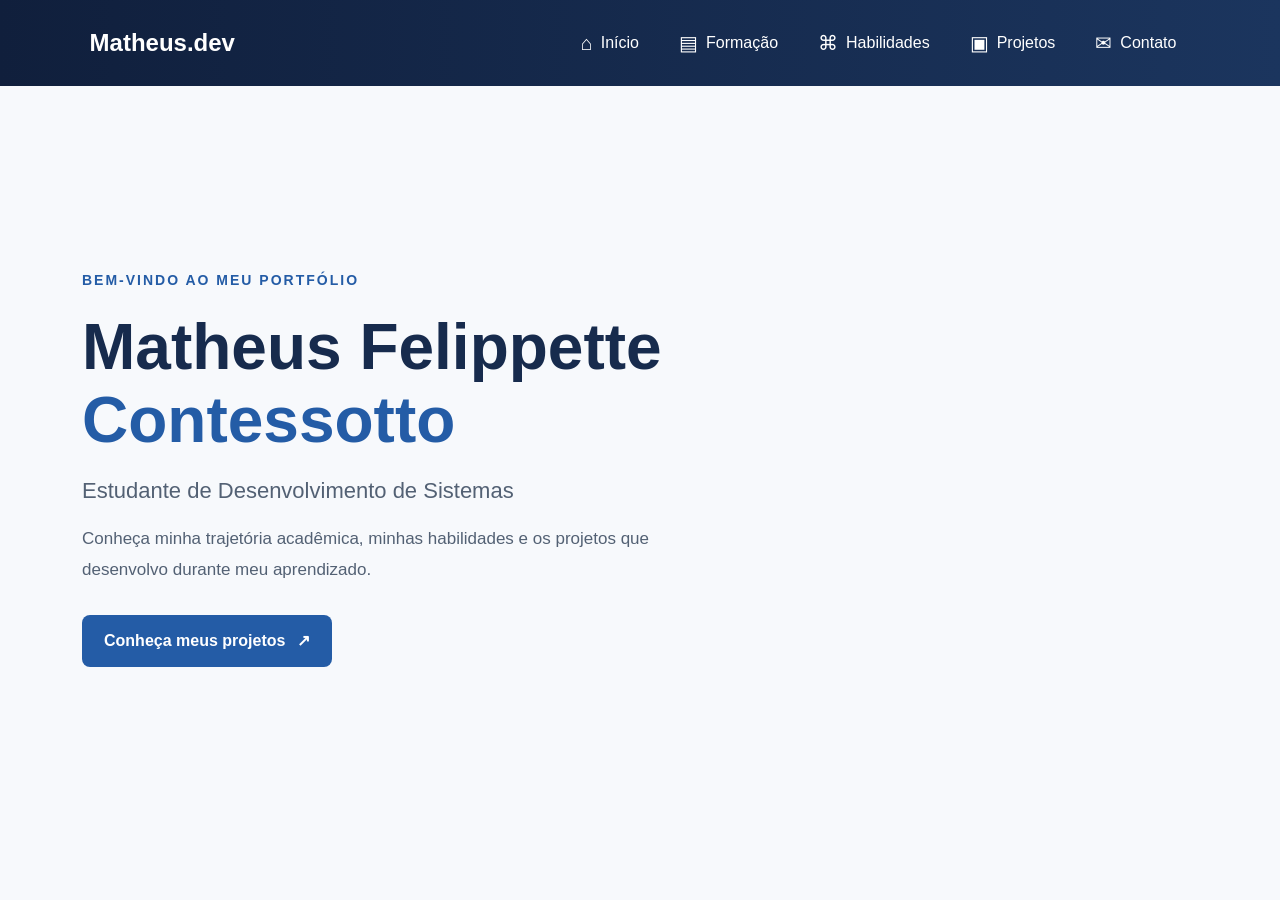
==== Portifólio-Github/index.html @ 83be3694 "Add files via upload" ====
<!DOCTYPE html>
<html lang="pt-br">

<head>
    <meta charset="UTF-8">
    <meta name="viewport" content="width=device-width, initial-scale=1.0">

    <meta name="description"
          content="Portfólio pessoal de Matheus Felippette Contessotto, estudante de Desenvolvimento de Sistemas.">

    <title>Matheus | Portfólio</title>


    <link
        href="https://cdn.jsdelivr.net/npm/bootstrap@5.3.8/dist/css/bootstrap.min.css"
        rel="stylesheet"
    >


    <link rel="stylesheet" href="style.css">
</head>

<body>

    <a href="#inicio" class="skip-link">
        Pular para o conteúdo
    </a>


    <header>

        <nav class="navbar" aria-label="Navegação principal">


            <a href="#inicio" class="navbar-logo">
                Matheus.dev
            </a>

            <button
                class="menu-toggle"
                type="button"
                aria-label="Abrir menu de navegação"
                aria-expanded="false"
                aria-controls="menu-principal"
            >
                <span aria-hidden="true">☰</span>
            </button>

            <div class="navbar-links" id="menu-principal">

                <a href="#inicio"
                   class="navbar-link"
                   title="Voltar para o início">

                    <span aria-hidden="true">⌂</span>
                    <span class="link-text">Início</span>

                </a>

                <a href="#formacao"
                   class="navbar-link"
                   title="Conheça minha formação acadêmica">

                    <span aria-hidden="true">▤</span>
                    <span class="link-text">Formação</span>

                </a>

                <a href="#habilidades"
                   class="navbar-link"
                   title="Veja minhas habilidades técnicas">

                    <span aria-hidden="true">⌘</span>
                    <span class="link-text">Habilidades</span>

                </a>

                <a href="#projetos"
                   class="navbar-link"
                   title="Confira meus projetos">

                    <span aria-hidden="true">▣</span>
                    <span class="link-text">Projetos</span>

                </a>

                <a href="#contato"
                   class="navbar-link"
                   title="Entre em contato comigo">

                    <span aria-hidden="true">✉</span>
                    <span class="link-text">Contato</span>

                </a>

            </div>

        </nav>

    </header>

    <!-- Conteúdo principal -->
    <main id="inicio" tabindex="-1">

        <section class="apresentacao container">

            <div class="apresentacao-conteudo">

                <p class="subtitulo">
                    BEM-VINDO AO MEU PORTFÓLIO
                </p>

                <h1>
                    Matheus Felippette
                    <span>Contessotto</span>
                </h1>

                <h2>
                    Estudante de Desenvolvimento de Sistemas
                </h2>

                <p class="descricao">
                    Conheça minha trajetória acadêmica,
                    minhas habilidades e os projetos que
                    desenvolvo durante meu aprendizado.
                </p>

                <a href="#projetos" class="botao-projetos">
                    Conheça meus projetos
                    <span aria-hidden="true">↗</span>
                </a>

            </div>

        </section>

    </main>

    <script src="script.js"></script>

</body>
</html>
---- Portifólio-Github/style.css ----
* {
    margin: 0;
    padding: 0;
    box-sizing: border-box;
}

html {
    scroll-behavior: smooth;
    scroll-padding-top: 90px;
}

body {
    background-color: #f7f9fc;
    color: #172b4d;
    font-family: Arial, sans-serif;
}


.skip-link {
    position: absolute;
    top: -100px;
    left: 16px;
    z-index: 2000;

    background-color: #ffffff;
    color: #101f3c;

    padding: 12px 16px;
    border: 2px solid #101f3c;
    border-radius: 6px;

    font-weight: bold;
    text-decoration: none;
}

.skip-link:focus {
    top: 16px;
}


/* =========================
   BARRA DE NAVEGAÇÃO
========================= */

.navbar {
    position: relative;
    z-index: 1000;

    width: 100%;

    background: linear-gradient(
        90deg,
        #101f3c,
        #1b355e
    );

    padding: 18px 7%;

    display: flex;
    justify-content: space-between;
    align-items: center;
    gap: 20px;
}


.navbar-logo {
    color: #ffffff;
    text-decoration: none;

    font-size: 24px;
    font-weight: bold;
}


/* Área dos botões */

.navbar-links {
    display: flex;
    align-items: center;
    gap: 12px;
}



.navbar-link {
    position: relative;

    display: flex;
    align-items: center;
    gap: 8px;

    color: #ffffff;
    text-decoration: none;

    padding: 10px 14px;
    border-radius: 8px;

    transition:
        background-color 0.3s,
        color 0.3s;
}



.navbar-link span:first-child {
    font-size: 20px;
}



.navbar-link:hover {
    background-color: #ffffff;
    color: #172b4d;
}



a:focus-visible,
button:focus-visible {
    outline: 3px solid #f4b400;
    outline-offset: 4px;
}


.menu-toggle {
    display: none;

    background-color: transparent;
    color: #ffffff;

    border: 1px solid #ffffff;
    border-radius: 6px;

    padding: 8px 12px;

    font-size: 24px;
    line-height: 1;
    cursor: pointer;
}

.menu-toggle:hover {
    background-color: #ffffff;
    color: #101f3c;
}

.apresentacao {
    min-height: 85vh;

    display: flex;
    align-items: center;
}


.apresentacao-conteudo {
    max-width: 750px;
    padding: 70px 0;
}



.subtitulo {
    color: #245ca6;

    font-size: 14px;
    font-weight: bold;
    letter-spacing: 2px;

    margin-bottom: 20px;
}


.apresentacao h1 {
    color: #172b4d;

    font-size: clamp(38px, 5vw, 64px);
    font-weight: bold;
    line-height: 1.15;

    margin-bottom: 20px;
}


.apresentacao h1 span {
    color: #245ca6;
    display: block;
}


.apresentacao h2 {
    font-size: 22px;
    color: #536174;

    margin-bottom: 20px;
}



.descricao {
    color: #536174;

    font-size: 17px;
    line-height: 1.8;

    max-width: 600px;
    margin-bottom: 30px;
}



.botao-projetos {
    display: inline-flex;
    align-items: center;
    gap: 12px;

    background-color: #245ca6;
    color: #ffffff;

    text-decoration: none;

    padding: 14px 22px;
    border-radius: 8px;

    font-weight: bold;

    transition:
        background-color 0.3s,
        transform 0.3s;
}


.botao-projetos:hover {
    background-color: #173f78;
    transform: translateY(-3px);
}
/*responsividade*/

@media (max-width: 768px) {


    .navbar {
        flex-direction: row;
        flex-wrap: wrap;

        justify-content: space-between;
        align-items: center;

        padding: 15px 18px;
    }


    .navbar-logo {
        font-size: 1.4rem;
    }


    .menu-toggle {
        display: block;
        margin-left: auto;
    }


    .navbar-links {
        display: none;

        position: absolute;
        top: 100%;
        left: 0;
        right: 0;

        z-index: 1000;

        flex-direction: column;
        align-items: stretch;

        width: 100%;
        gap: 0;

        padding: 10px 18px;

        background-color: #101f3c;
        border-top: 1px solid #40516d;
    }


    .navbar-links.menu-aberto {
        display: flex;
    }


    .navbar-link {
        display: flex;
        align-items: center;

        width: 100%;
        padding: 14px 8px;

        text-align: left;
    }


    .apresentacao {
        min-height: auto;
        padding: 0 22px;
    }

    .apresentacao-conteudo {
        padding: 60px 0;
    }

    .apresentacao h1 {
        font-size: clamp(2rem, 8vw, 2.7rem);
        line-height: 1.15;
    }

    .apresentacao h2 {
        font-size: 1.2rem;
        line-height: 1.4;
    }

    .descricao {
        font-size: 1rem;
        line-height: 1.6;
    }
}



@media (max-width: 380px) {

    .navbar {
        padding: 12px;
    }

    .navbar-logo {
        font-size: 1.2rem;
    }

    .menu-toggle {
        padding: 7px 10px;
        font-size: 1.3rem;
    }

    .apresentacao {
        padding: 0 18px;
    }

    .apresentacao-conteudo {
        padding: 45px 0;
    }
}


@media (prefers-reduced-motion: reduce) {

    html {
        scroll-behavior: auto;
    }

    *,
    *::before,
    *::after {
        transition-duration: 0.01ms !important;
        animation-duration: 0.01ms !important;
        animation-iteration-count: 1 !important;
    }
}
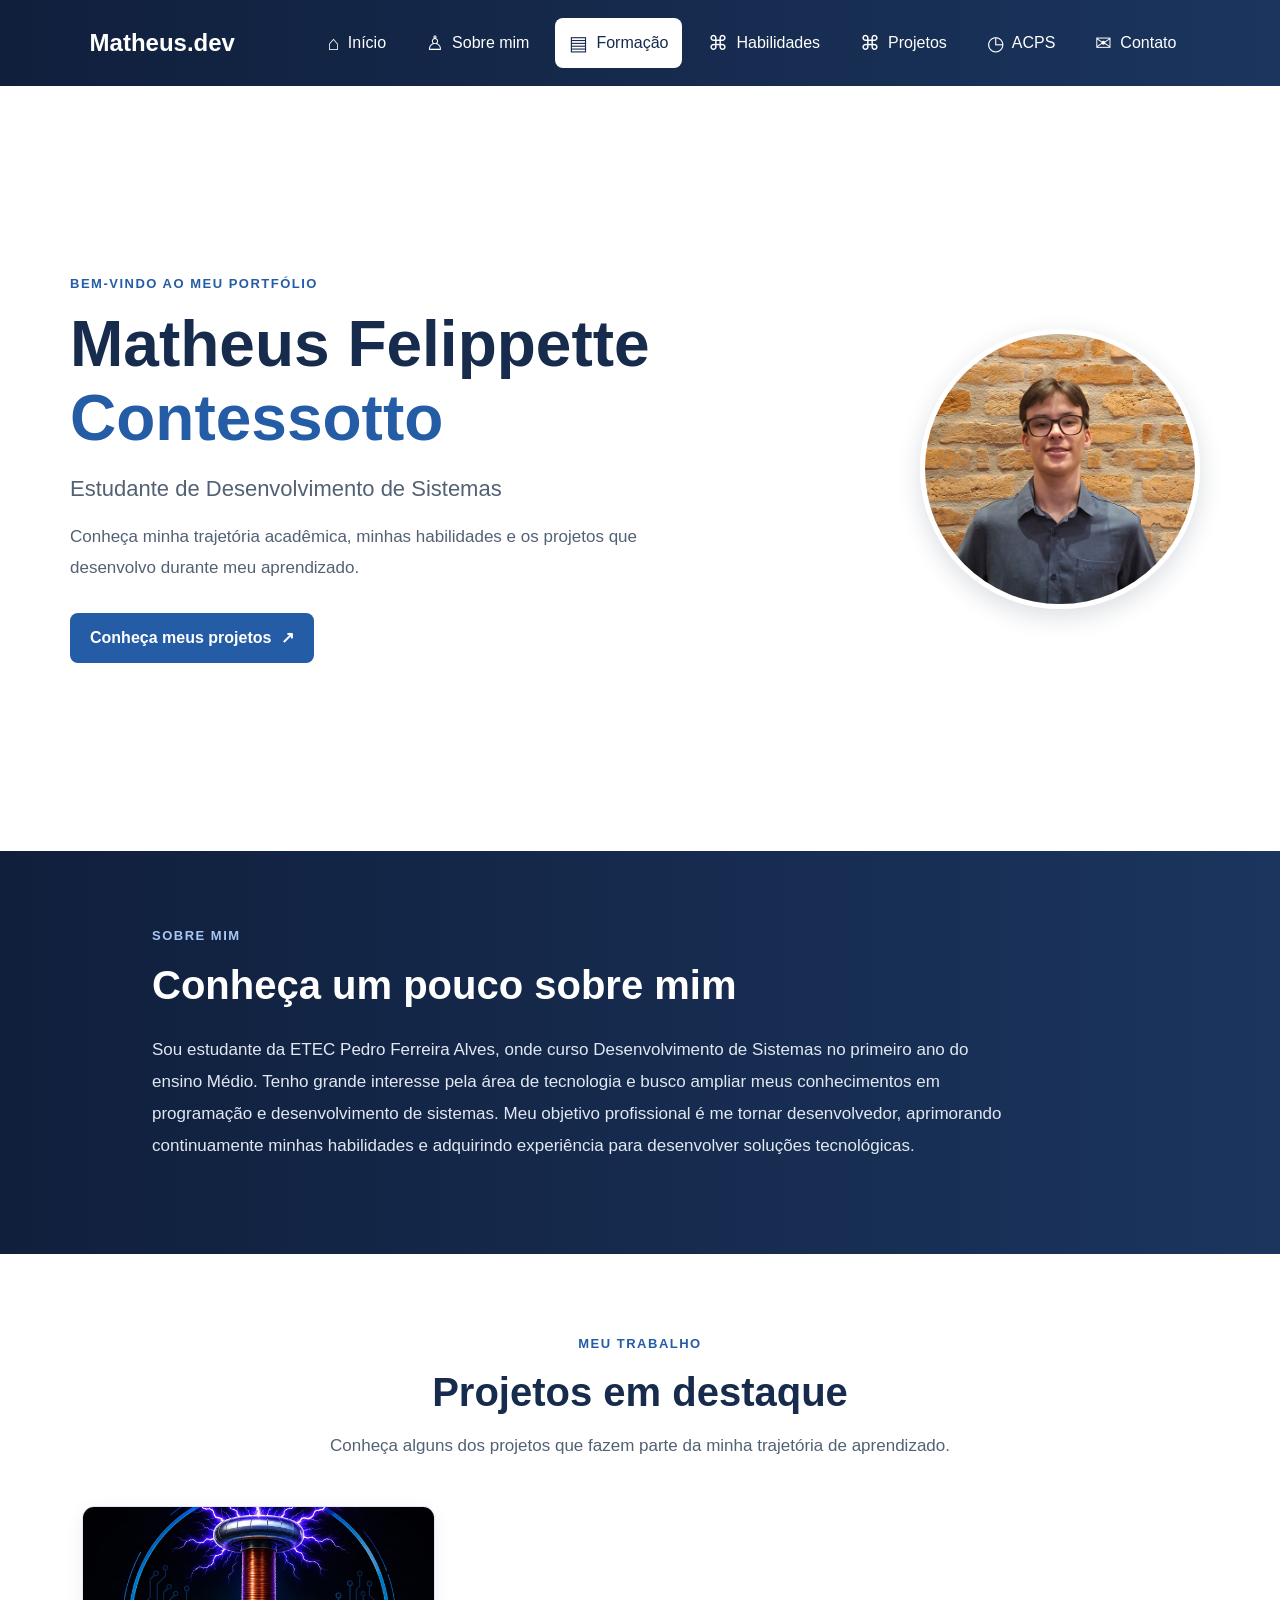
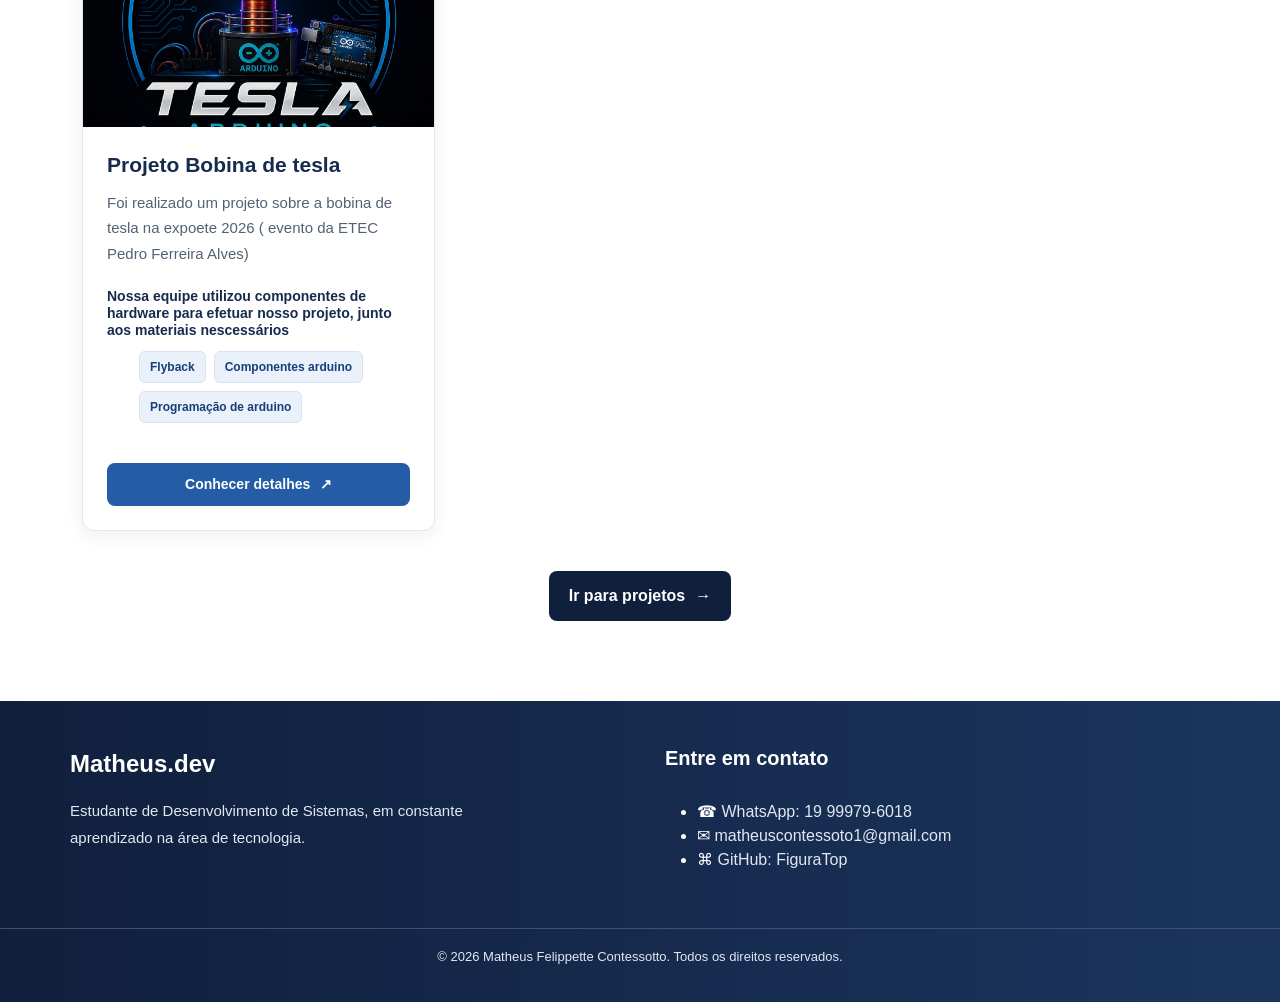
==== commit d68f15ff: "Add files via upload" ====
--- a/Portifólio-Github/index.html
+++ b/Portifólio-Github/index.html
@@ -1,109 +1,83 @@
-
 <!DOCTYPE html>
 <html lang="pt-br">
 
 <head>
     <meta charset="UTF-8">
     <meta name="viewport" content="width=device-width, initial-scale=1.0">
-
     <meta name="description"
-          content="Portfólio pessoal de Matheus Felippette Contessotto, estudante de Desenvolvimento de Sistemas.">
+        content="Portfólio pessoal de Matheus Felippette Contessotto, estudante de Desenvolvimento de Sistemas.">
 
     <title>Matheus | Portfólio</title>
 
-
-    <link
-        href="https://cdn.jsdelivr.net/npm/bootstrap@5.3.8/dist/css/bootstrap.min.css"
-        rel="stylesheet"
-    >
-
-
+    <link href="https://cdn.jsdelivr.net/npm/bootstrap@5.3.8/dist/css/bootstrap.min.css" rel="stylesheet">
     <link rel="stylesheet" href="style.css">
 </head>
 
 <body>
+
 
     <a href="#inicio" class="skip-link">
         Pular para o conteúdo
     </a>
 
-
     <header>
-
         <nav class="navbar" aria-label="Navegação principal">
 
-
-            <a href="#inicio" class="navbar-logo">
+            <a href="index.html#inicio" class="navbar-logo">
                 Matheus.dev
             </a>
 
-            <button
-                class="menu-toggle"
-                type="button"
-                aria-label="Abrir menu de navegação"
-                aria-expanded="false"
-                aria-controls="menu-principal"
-            >
+            <button class="menu-toggle" type="button" aria-label="Abrir menu de navegação" aria-expanded="false"
+                aria-controls="menu-principal">
                 <span aria-hidden="true">☰</span>
             </button>
 
             <div class="navbar-links" id="menu-principal">
 
-                <a href="#inicio"
-                   class="navbar-link"
-                   title="Voltar para o início">
-
+                <a href="index.html#inicio" class="navbar-link" title="Início">
                     <span aria-hidden="true">⌂</span>
                     <span class="link-text">Início</span>
-
-                </a>
-
-                <a href="#formacao"
-                   class="navbar-link"
-                   title="Conheça minha formação acadêmica">
-
+                </a>
+
+                <a href="index.html#sobre-mim" class="navbar-link" title="Sobre mim">
+                    <span aria-hidden="true">♙</span>
+                    <span class="link-text">Sobre mim</span>
+                </a>
+
+                <a href="formacao.html" class="navbar-link" title="Formação" aria-current="page">
                     <span aria-hidden="true">▤</span>
                     <span class="link-text">Formação</span>
-
-                </a>
-
-                <a href="#habilidades"
-                   class="navbar-link"
-                   title="Veja minhas habilidades técnicas">
-
+                </a>
+
+                <a href="habilidades.html" class="navbar-link" title="Habilidades">
                     <span aria-hidden="true">⌘</span>
                     <span class="link-text">Habilidades</span>
-
-                </a>
-
-                <a href="#projetos"
-                   class="navbar-link"
-                   title="Confira meus projetos">
-
-                    <span aria-hidden="true">▣</span>
+                </a>
+
+                <a href="projetos.html" class="navbar-link" title="Projetos">
+                    <span aria-hidden="true">⌘</span>
                     <span class="link-text">Projetos</span>
-
-                </a>
-
-                <a href="#contato"
-                   class="navbar-link"
-                   title="Entre em contato comigo">
-
+                </a>
+
+                <a href="acps.html" class="navbar-link">
+                    <span aria-hidden="true">◷</span>
+                    <span class="link-text">ACPS</span>
+                </a>
+
+                <a href="#contato" class="navbar-link" title="Contato">
                     <span aria-hidden="true">✉</span>
                     <span class="link-text">Contato</span>
-
-                </a>
-
-            </div>
-
+                </a>
+
+            </div>
         </nav>
-
     </header>
 
-    <!-- Conteúdo principal -->
     <main id="inicio" tabindex="-1">
 
-        <section class="apresentacao container">
+        <!-- APRESENTAÇÃO INICIAL -->
+
+        <section class="apresentacao container" aria-labelledby="titulo-apresentacao">
 
             <div class="apresentacao-conteudo">
 
@@ -111,7 +85,7 @@
                     BEM-VINDO AO MEU PORTFÓLIO
                 </p>
 
-                <h1>
+                <h1 id="titulo-apresentacao">
                     Matheus Felippette
                     <span>Contessotto</span>
                 </h1>
@@ -126,18 +100,220 @@
                     desenvolvo durante meu aprendizado.
                 </p>
 
-                <a href="#projetos" class="botao-projetos">
+                <a href="projetos.html" class="botao-projetos">
                     Conheça meus projetos
                     <span aria-hidden="true">↗</span>
                 </a>
 
             </div>
 
+            <div class="apresentacao-foto">
+
+                <img src="images/Matheus.jpg" alt="Foto de Matheus Felippette Contessotto" class="foto-perfil">
+
+            </div>
         </section>
 
+        <!-- SOBRE MIM -->
+
+        <section class="sobre-mim" id="sobre-mim" aria-labelledby="titulo-sobre-mim">
+
+            <div class="container sobre-mim-conteudo">
+
+                <p class="sobre-mim-etiqueta">
+                    SOBRE MIM
+                </p>
+
+                <h2 id="titulo-sobre-mim">
+                    Conheça um pouco sobre mim
+                </h2>
+
+                <p class="sobre-mim-descricao">
+                    Sou estudante da ETEC Pedro Ferreira Alves,
+                    onde curso Desenvolvimento de Sistemas no primeiro ano do ensino Médio.
+                    Tenho grande interesse pela área de tecnologia
+                    e busco ampliar meus conhecimentos em programação
+                    e desenvolvimento de sistemas. Meu objetivo
+                    profissional é me tornar desenvolvedor,
+                    aprimorando continuamente minhas habilidades
+                    e adquirindo experiência para desenvolver
+                    soluções tecnológicas.
+                </p>
+
+            </div>
+        </section>
+
+
+        <section class="projetos-destaque" id="projetos-destaque" aria-labelledby="titulo-projetos">
+
+            <div class="container">
+
+                <div class="projetos-cabecalho">
+
+                    <p class="projetos-etiqueta">
+                        MEU TRABALHO
+                    </p>
+
+                    <h2 id="titulo-projetos">
+                        Projetos em destaque
+                    </h2>
+
+                    <p class="projetos-introducao">
+                        Conheça alguns dos projetos que fazem
+                        parte da minha trajetória de aprendizado.
+                    </p>
+
+                </div>
+
+                <div class="projetos-grade">
+
+                    <!-- CARD 1 -->
+
+                    <article class="projeto-card">
+
+                        <div class="projeto-imagem-container">
+                            <img src="images/WhatsApp Image 2026-10-12 at 20.34.11.jpeg"
+                                alt="Imagem representativa do primeiro projeto" class="projeto-imagem">
+                        </div>
+
+                        <div class="projeto-conteudo">
+
+                            <h3>Projeto Bobina de tesla</h3>
+
+                            <p class="projeto-descricao">
+                                Foi realizado um projeto sobre a bobina de tesla na expoete 2026
+                                ( evento da ETEC Pedro Ferreira Alves)
+                            </p>
+
+                            <div class="projeto-tecnologias">
+                                <h4>Nossa equipe utilizou componentes de hardware para efetuar nosso projeto,
+                                    junto aos materiais nescessários</h4>
+
+                                <ul class="lista-tecnologias">
+                                    <li>Flyback</li>
+                                    <li>Componentes arduino</li>
+                                    <li>Programação de arduino</li>
+                                </ul>
+                            </div>
+
+                            <a href="projetos.html" class="botao-detalhes">
+                                Conhecer detalhes
+                                <span aria-hidden="true">↗</span>
+                            </a>
+
+                        </div>
+                    </article>
+
+                    <!-- CARD 2 -->
+
+                    <!-- <article class="projeto-card">
+
+                        <div class="projeto-imagem-container">
+                            <img src="images/projeto-2.jpg" alt="Imagem representativa do segundo projeto"
+                                class="projeto-imagem">
+                        </div>
+
+                        <div class="projeto-conteudo">
+
+                            <h3>Nome do projeto 2</h3>
+
+                            <p class="projeto-descricao">
+                                Adicione aqui uma breve descrição
+                                do objetivo e da função deste projeto.
+                            </p>
+
+                            <div class="projeto-tecnologias">
+                                <h4>Tecnologias utilizadas</h4>
+
+                                <ul class="lista-tecnologias">
+                                    <li>A definir</li>
+                                </ul>
+                            </div>
+
+                            <a href="projetos.html" class="botao-detalhes">
+                                Conhecer detalhes
+                                <span aria-hidden="true">↗</span>
+                            </a>
+
+                        </div>
+                    </article> -->
+
+                    <!-- CARD 3 -->
+
+                    <!-- <article class="projeto-card">
+
+                        <div class="projeto-imagem-container">
+                            <img src="images/projeto-3.jpg" alt="Imagem representativa do terceiro projeto"
+                                class="projeto-imagem">
+                        </div>
+
+                        <div class="projeto-conteudo">
+
+                            <h3>Nome do projeto 3</h3>
+
+                            <p class="projeto-descricao">
+                                Adicione aqui uma breve descrição
+                                do objetivo e da função deste projeto.
+                            </p>
+
+                            <div class="projeto-tecnologias">
+                                <h4>Tecnologias utilizadas</h4>
+
+                                <ul class="lista-tecnologias">
+                                    <li>A definir</li>
+                                </ul>
+                            </div>
+
+                            <a href="projetos.html" class="botao-detalhes">
+                                Conhecer detalhes
+                                <span aria-hidden="true">↗</span>
+                            </a>
+
+                        </div>
+                    </article> -->
+
+                </div>
+
+                <div class="projetos-rodape">
+
+                    <a href="projetos.html" class="botao-todos-projetos">
+                        Ir para projetos
+                        <span aria-hidden="true">→</span>
+                    </a>
+
+                </div>
+
+            </div>
+        </section>
+
     </main>
 
+    <footer class="rodape" id="contato">
+        <div class="container rodape-conteudo">
+            <div class="rodape-apresentacao"> <a href="#inicio" class="rodape-logo">Matheus.dev</a>
+                <p> Estudante de Desenvolvimento de Sistemas, em constante aprendizado na área de tecnologia. </p>
+            </div>
+            <div class="rodape-contatos">
+                <h2>Entre em contato</h2>
+                <ul>
+                    <li> <span aria-hidden="true">☎</span> <a href="https://wa.me/5519999796018" target="_blank"
+                            rel="noopener noreferrer"> WhatsApp: 19 99979-6018 </a> </li>
+                    <li> <span aria-hidden="true">✉</span> <a href="mailto:seuemail@exemplo.com">
+                            matheuscontessoto1@gmail.com
+                        </a> </li>
+                    <li> <span aria-hidden="true">⌘</span> <a href="https://github.com/FiguraTop" target="_blank"
+                            rel="noopener noreferrer"> GitHub: FiguraTop </a> </li>
+
+                </ul>
+            </div>
+        </div>
+        <div class="rodape-final">
+            <p> © 2026 Matheus Felippette Contessotto. Todos os direitos reservados. </p>
+        </div>
+    </footer>
+
     <script src="script.js"></script>
 
 </body>
+
 </html>
--- a/Portifólio-Github/style.css
+++ b/Portifólio-Github/style.css
@@ -1,10 +1,28 @@
-
-
-* {
-    margin: 0;
-    padding: 0;
-    box-sizing: border-box;
-}
+/* VARIÁVEIS */
+:root {
+    --azul-escuro: #101f3c;
+    --azul-medio: #1b355e;
+    --azul: #245ca6;
+    --azul-2: #173f78;
+    --texto: #172b4d;
+    --texto-2: #536174;
+    --texto-3: #52627a;
+    --claro: #e1e8f2;
+    --fundo: #f7f9fc;
+    --borda: #e1e7f0;
+    --tag-bg: #eaf1fb;
+    --sombra: 0 5px 18px rgba(16, 31, 60, .07);
+    --sombra-h: 0 12px 28px rgba(16, 31, 60, .13);
+    --radius: 12px;
+    --t: .3s;
+    --grad: linear-gradient(90deg, var(--azul-escuro), var(--azul-medio));
+    --grad-135: linear-gradient(135deg, var(--azul-escuro), var(--azul-2));
+    --grad-110: linear-gradient(110deg, var(--azul-escuro), var(--azul-medio));
+    --grad-120: linear-gradient(120deg, var(--azul-escuro), var(--azul-medio));
+}
+
+/* BASE */
+* { margin: 0; padding: 0; box-sizing: border-box; }
 
 html {
     scroll-behavior: smooth;
@@ -12,69 +30,55 @@
 }
 
 body {
-    background-color: #f7f9fc;
-    color: #172b4d;
+    background: #fff;
+    color: var(--texto);
     font-family: Arial, sans-serif;
 }
 
-
-.skip-link {
+a:focus-visible,
+button:focus-visible {
+    outline: 3px solid #f4b400;
+    outline-offset: 4px;
+}
+
+/* ACESSIBILIDADE */
+.skip-link,
+.pular-conteudo {
     position: absolute;
     top: -100px;
     left: 16px;
     z-index: 2000;
-
-    background-color: #ffffff;
-    color: #101f3c;
-
     padding: 12px 16px;
-    border: 2px solid #101f3c;
+    background: #fff;
+    color: var(--azul-escuro);
+    border: 2px solid var(--azul-escuro);
     border-radius: 6px;
-
     font-weight: bold;
     text-decoration: none;
 }
 
-.skip-link:focus {
-    top: 16px;
-}
-
-
-/* =========================
-   BARRA DE NAVEGAÇÃO
-========================= */
-
+.skip-link:focus,
+.pular-conteudo:focus { top: 16px; }
+
+/*  NAVBAR */
 .navbar {
     position: relative;
     z-index: 1000;
-
+    display: flex;
+    align-items: center;
+    justify-content: space-between;
+    gap: 20px;
     width: 100%;
-
-    background: linear-gradient(
-        90deg,
-        #101f3c,
-        #1b355e
-    );
-
     padding: 18px 7%;
-
-    display: flex;
-    justify-content: space-between;
-    align-items: center;
-    gap: 20px;
-}
-
+    background: var(--grad);
+}
 
 .navbar-logo {
-    color: #ffffff;
+    color: #fff;
+    font-size: 24px;
+    font-weight: bold;
     text-decoration: none;
-
-    font-size: 24px;
-    font-weight: bold;
-}
-
-
-/* Área dos botões */
+}
 
 .navbar-links {
     display: flex;
@@ -82,287 +86,1135 @@
     gap: 12px;
 }
 
-
-
 .navbar-link {
-    position: relative;
-
     display: flex;
     align-items: center;
     gap: 8px;
-
-    color: #ffffff;
-    text-decoration: none;
-
     padding: 10px 14px;
     border-radius: 8px;
-
-    transition:
-        background-color 0.3s,
-        color 0.3s;
-}
-
-
-
-.navbar-link span:first-child {
-    font-size: 20px;
-}
-
-
-
-.navbar-link:hover {
-    background-color: #ffffff;
-    color: #172b4d;
-}
-
-
-
-a:focus-visible,
-button:focus-visible {
-    outline: 3px solid #f4b400;
-    outline-offset: 4px;
-}
-
+    color: #fff;
+    text-decoration: none;
+    transition: background-color var(--t), color var(--t);
+}
+
+.navbar-link span:first-child { font-size: 20px; }
+
+.navbar-link:hover,
+.navbar-link[aria-current="page"] {
+    background: #fff;
+    color: var(--texto);
+}
 
 .menu-toggle {
     display: none;
-
-    background-color: transparent;
-    color: #ffffff;
-
-    border: 1px solid #ffffff;
+    padding: 8px 12px;
+    background: transparent;
+    color: #fff;
+    border: 1px solid #fff;
     border-radius: 6px;
-
-    padding: 8px 12px;
-
     font-size: 24px;
     line-height: 1;
     cursor: pointer;
 }
 
 .menu-toggle:hover {
-    background-color: #ffffff;
-    color: #101f3c;
-}
-
+    background: #fff;
+    color: var(--azul-escuro);
+}
+
+/* COMPONENTES REUTILIZÁVEIS */
+/* Etiquetas */
+.subtitulo,
+.projetos-etiqueta,
+.formacao-etiqueta,
+.habilidades-etiqueta,
+.acps-etiqueta,
+.sobre-mim-etiqueta,
+.formacao-sobretitulo,
+.formacao-categoria {
+    margin-bottom: 15px;
+    color: var(--azul);
+    font-size: 13px;
+    font-weight: bold;
+    letter-spacing: 1.5px;
+}
+
+.sobre-mim-etiqueta,
+.formacao-sobretitulo,
+.objetivo-formacao .formacao-etiqueta { color: #a9c7f5; }
+
+.habilidades-etiqueta,
+.acps-etiqueta {
+    display: inline-block;
+    padding: 7px 14px;
+    border-radius: 20px;
+    background: #e5edfa;
+    font-size: 12px;
+    letter-spacing: 1px;
+}
+
+.habilidades-etiqueta { text-transform: uppercase; }
+
+/* Botões */
+.botao-projetos,
+.botao-detalhes,
+.botao-todos-projetos,
+.botao-formacao,
+.botao-habilidades {
+    display: inline-flex;
+    align-items: center;
+    justify-content: center;
+    gap: 10px;
+    padding: 13px 20px;
+    background: var(--azul);
+    color: #fff;
+    border-radius: 8px;
+    font-weight: bold;
+    text-decoration: none;
+    transition: background-color var(--t), transform var(--t), color var(--t);
+}
+
+.botao-projetos:hover,
+.botao-detalhes:hover,
+.botao-formacao:hover {
+    background: var(--azul-2);
+    transform: translateY(-2px);
+}
+
+.botao-todos-projetos { background: var(--azul-escuro); }
+.botao-todos-projetos:hover { background: var(--azul); transform: translateY(-2px); }
+
+.botao-habilidades { border: 2px solid var(--azul); }
+.botao-habilidades:hover { background: #fff; color: var(--azul); }
+
+.botao-formacao-claro { background: #fff; color: var(--azul-2); }
+.botao-formacao-claro:hover { background: var(--tag-bg); color: var(--azul-escuro); }
+
+.botao-detalhes { margin-top: auto; padding: 11px 16px; font-size: 14px; }
+
+/* Tags / tecnologias */
+.lista-tecnologias,
+.formacao-tags {
+    display: flex;
+    flex-wrap: wrap;
+    gap: 8px;
+    list-style: none;
+}
+
+.lista-tecnologias li,
+.formacao-tags li {
+    padding: 6px 10px;
+    background: var(--tag-bg);
+    color: var(--azul-2);
+    border: 1px solid #d5e3f7;
+    border-radius: 6px;
+    font-size: 12px;
+    font-weight: bold;
+}
+
+.projeto-topico .lista-tecnologias li {
+    background: #214d83;
+    color: #fff;
+    border-color: #4778b5;
+    border-radius: 999px;
+    padding: 7px 11px;
+    font-size: 13px;
+}
+
+/* Cards genéricos */
+.projeto-card,
+.formacao-card,
+.curso-card,
+.card-habilidade,
+.ferramenta-habilidade,
+.competencia-habilidade,
+.acps-cartao-total {
+    min-width: 0;
+    background: #fff;
+    border: 1px solid var(--borda);
+    border-radius: var(--radius);
+    box-shadow: var(--sombra);
+}
+
+.projeto-card,
+.card-habilidade,
+.ferramenta-habilidade,
+.competencia-habilidade {
+    transition: transform var(--t), box-shadow var(--t);
+}
+
+.projeto-card:hover {
+    transform: translateY(-5px);
+    box-shadow: var(--sombra-h);
+}
+
+.card-habilidade:hover,
+.ferramenta-habilidade:hover,
+.competencia-habilidade:hover {
+    transform: translateY(-4px);
+    box-shadow: 0 10px 25px rgba(16, 31, 60, .1);
+}
+
+/* Títulos de seção azul */
+.titulo-secao-habilidades,
+.acps-titulo-secao {
+    display: flex;
+    flex-direction: column;
+    gap: 10px;
+    margin-bottom: 25px;
+    padding: 22px 26px;
+    border-radius: var(--radius);
+    background: var(--grad-110);
+    color: #fff;
+}
+
+.titulo-secao-habilidades h2,
+.acps-titulo-secao h2 {
+    margin: 0;
+    font-size: clamp(22px, 3vw, 28px);
+    font-weight: 700;
+}
+
+.titulo-secao-habilidades p,
+.acps-titulo-secao p {
+    margin: 0;
+    color: #dce8f8;
+    font-size: 15px;
+    line-height: 1.6;
+}
+
+/* Caixas de mensagem */
+.mensagem-habilidades,
+.acps-observacao {
+    max-width: 1100px;
+    margin: 0 auto 35px;
+    padding: 20px 22px;
+    border-left: 4px solid var(--azul);
+    border-radius: 8px;
+    background: #eaf0fb;
+    color: var(--texto);
+    line-height: 1.7;
+}
+
+/* Ícones em caixa */
+.icone-secao,
+.acps-icone,
+.curso-card-icone,
+.formacao-item-marcador span {
+    display: grid;
+    place-items: center;
+    background: var(--tag-bg);
+    color: var(--azul);
+    font-weight: bold;
+}
+
+.icone-secao,
+.acps-icone {
+    width: 44px;
+    height: 44px;
+    margin-bottom: 15px;
+    border-radius: 10px;
+    font-size: 22px;
+}
+
+.acps-icone { width: 45px; height: 45px; font-size: 24px; }
+
+/* APRESENTAÇÃO */
 .apresentacao {
+    display: flex;
+    align-items: center;
+    justify-content: space-between;
+    gap: 50px;
     min-height: 85vh;
-
-    display: flex;
-    align-items: center;
-}
-
+    padding: 40px 0;
+}
 
 .apresentacao-conteudo {
+    flex: 1;
     max-width: 750px;
-    padding: 70px 0;
-}
-
-
-
-.subtitulo {
-    color: #245ca6;
-
-    font-size: 14px;
-    font-weight: bold;
-    letter-spacing: 2px;
-
+    padding: 50px 0;
+}
+
+.apresentacao h1 {
     margin-bottom: 20px;
-}
-
-
-.apresentacao h1 {
-    color: #172b4d;
-
     font-size: clamp(38px, 5vw, 64px);
     font-weight: bold;
     line-height: 1.15;
-
+}
+
+.apresentacao h1 span {
+    display: block;
+    color: var(--azul);
+}
+
+.apresentacao h2 {
     margin-bottom: 20px;
-}
-
-
-.apresentacao h1 span {
-    color: #245ca6;
-    display: block;
-}
-
-
-.apresentacao h2 {
+    color: var(--texto-2);
     font-size: 22px;
-    color: #536174;
-
-    margin-bottom: 20px;
-}
-
-
+}
 
 .descricao {
-    color: #536174;
-
+    max-width: 600px;
+    margin-bottom: 30px;
+    color: var(--texto-2);
     font-size: 17px;
     line-height: 1.8;
-
-    max-width: 600px;
-    margin-bottom: 30px;
-}
-
-
-
-.botao-projetos {
+}
+
+.apresentacao-foto {
+    display: flex;
+    flex: 0 0 300px;
+    align-items: center;
+    justify-content: center;
+}
+
+.foto-perfil {
+    display: block;
+    width: 280px;
+    height: 280px;
+    border: 5px solid #fff;
+    border-radius: 50%;
+    object-fit: cover;
+    box-shadow: 0 8px 25px rgba(16, 31, 60, .15);
+}
+
+/* SOBRE MIM */
+.sobre-mim {
+    padding: 75px 0;
+    background: var(--grad);
+    color: #fff;
+}
+
+.sobre-mim-conteudo { max-width: 1000px; }
+
+.sobre-mim h2 {
+    margin-bottom: 25px;
+    font-size: clamp(28px, 4vw, 40px);
+    font-weight: bold;
+    line-height: 1.2;
+}
+
+.sobre-mim-descricao {
+    max-width: 850px;
+    color: var(--claro);
+    font-size: 17px;
+    line-height: 1.9;
+}
+
+/* PROJETOS (HOME)*/
+.projetos-destaque { padding: 80px 0; }
+
+.projetos-cabecalho {
+    max-width: 750px;
+    margin: 0 auto 45px;
+    text-align: center;
+}
+
+.projetos-cabecalho h2 {
+    margin-bottom: 16px;
+    font-size: clamp(28px, 4vw, 40px);
+    font-weight: bold;
+    line-height: 1.2;
+}
+
+.projetos-introducao {
+    color: var(--texto-2);
+    font-size: 17px;
+    line-height: 1.7;
+}
+
+.projetos-grade {
+    display: grid;
+    grid-template-columns: repeat(3, minmax(0, 1fr));
+    gap: 28px;
+}
+
+.projeto-card {
+    display: flex;
+    flex-direction: column;
+    overflow: hidden;
+}
+
+.projeto-imagem-container {
+    width: 100%;
+    aspect-ratio: 16 / 10;
+    overflow: hidden;
+    background: #e8edf5;
+}
+
+.projeto-imagem {
+    display: block;
+    width: 100%;
+    height: 100%;
+    object-fit: cover;
+    transition: transform var(--t);
+}
+
+.projeto-card:hover .projeto-imagem { transform: scale(1.04); }
+
+.projeto-conteudo {
+    display: flex;
+    flex: 1;
+    flex-direction: column;
+    padding: 24px;
+}
+
+.projeto-conteudo h3 {
+    margin-bottom: 12px;
+    font-size: 21px;
+    font-weight: bold;
+    line-height: 1.3;
+}
+
+.projeto-descricao {
+    margin-bottom: 22px;
+    color: var(--texto-2);
+    font-size: 15px;
+    line-height: 1.7;
+}
+
+.projeto-tecnologias { width: 100%; margin-bottom: 24px; }
+.projeto-tecnologias h4 { margin-bottom: 12px; font-size: 14px; font-weight: bold; }
+
+.projetos-rodape {
+    display: flex;
+    justify-content: center;
+    margin-top: 40px;
+}
+
+/* PÁGINA DE PROJETOS */
+.pagina-projetos {
+    max-width: 1000px;
+    padding: 70px 0 45px;
+}
+
+.pagina-projetos h1 {
+    margin-bottom: 22px;
+    font-size: clamp(32px, 4vw, 46px);
+    font-weight: bold;
+    line-height: 1.2;
+}
+
+.lista-projetos { padding: 20px 0 45px; }
+
+.projeto-detalhado {
+    padding: 36px;
+    background: var(--grad-135);
+    border: 1px solid #244a7d;
+    border-radius: 14px;
+    box-shadow: 0 12px 30px rgba(16, 31, 60, .14);
+    color: #fff;
+}
+
+.projeto-numero {
+    display: inline-block;
+    margin-bottom: 14px;
+    padding: 7px 13px;
+    background: var(--azul);
+    color: #eaf3ff;
+    border: 1px solid #3d78c4;
+    border-radius: 999px;
+    font-size: 13px;
+    font-weight: bold;
+}
+
+.projeto-detalhado-conteudo > h2 {
+    margin-bottom: 28px;
+    font-size: clamp(25px, 3vw, 32px);
+    font-weight: bold;
+    line-height: 1.3;
+}
+
+.projeto-topico { margin-bottom: 25px; }
+.projeto-topico:last-child { margin-bottom: 0; }
+
+.projeto-topico h3 {
+    margin-bottom: 10px;
+    font-size: 18px;
+    font-weight: bold;
+}
+
+.projeto-topico p {
+    color: var(--claro);
+    font-size: 15px;
+    line-height: 1.85;
+}
+
+.projeto-detalhado-imagem {
+    width: 100%;
+    max-width: 650px;
+    margin: 20px auto 28px;
+}
+
+.projeto-detalhado-imagem img {
+    display: block;
+    width: 100%;
+    height: auto;
+    aspect-ratio: 16 / 9;
+    object-fit: cover;
+    border-radius: 10px;
+}
+
+.projeto-detalhado-imagem figcaption {
+    margin-top: 9px;
+    color: var(--claro);
+    font-size: 13px;
+    line-height: 1.6;
+}
+
+.voltar-inicio {
+    display: flex;
+    justify-content: center;
+    padding: 35px 0 55px;
+}
+
+/* RODAPÉ */
+.rodape {
+    background: var(--grad);
+    color: #fff;
+}
+
+.rodape-conteudo {
+    display: flex;
+    justify-content: space-between;
+    gap: 50px;
+    padding: 45px 0 40px;
+}
+
+.rodape-apresentacao,
+.rodape-contatos {
+    flex: 1;
+    min-width: 0;
+}
+
+.rodape-logo {
+    display: inline-block;
+    margin-bottom: 15px;
+    color: #fff;
+    font-size: 24px;
+    font-weight: bold;
+    text-decoration: none;
+}
+
+.rodape-apresentacao p {
+    max-width: 400px;
+    color: var(--claro);
+    font-size: 15px;
+    line-height: 1.8;
+}
+
+.rodape-contatos {
+    display: flex;
+    flex-direction: column;
+    align-items: flex-start;
+    gap: 12px;
+}
+
+.rodape-contatos h2 {
+    margin-bottom: 18px;
+    font-size: 20px;
+    font-weight: bold;
+}
+
+.rodape-contatos a {
+    color: var(--claro);
+    text-decoration: none;
+    overflow-wrap: anywhere;
+}
+
+.rodape-contatos a:hover {
+    color: #fff;
+    text-decoration: underline;
+}
+
+.rodape-final {
+    padding: 18px 20px;
+    border-top: 1px solid #40516d;
+    text-align: center;
+}
+
+.rodape-final p {
+    color: var(--claro);
+    font-size: 13px;
+    line-height: 1.6;
+}
+
+/* FORMAÇÃO */
+.formacao-hero {
+    position: relative;
+    display: flex;
+    align-items: center;
+    min-height: 430px;
+    padding: 80px 7%;
+    background: var(--grad-120);
+    color: #fff;
+}
+
+.formacao-hero-conteudo { max-width: 760px; }
+
+.formacao-hero h1 {
+    margin-bottom: 22px;
+    font-size: clamp(36px, 5vw, 60px);
+    font-weight: bold;
+    line-height: 1.15;
+}
+
+.formacao-hero h1 span {
+    display: block;
+    color: #8dbaff;
+}
+
+.formacao-hero-texto {
+    max-width: 650px;
+    margin-bottom: 28px;
+    color: var(--claro);
+    font-size: 17px;
+    line-height: 1.8;
+}
+
+.formacao-hero-detalhe {
+    position: absolute;
+    right: 7%;
+    bottom: 30px;
+    display: flex;
+    align-items: center;
+    gap: 10px;
+    color: var(--claro);
+    font-size: 12px;
+}
+
+.detalhe-linha {
+    width: 35px;
+    height: 1px;
+    background: #8dbaff;
+}
+
+.detalhe-ponto {
+    width: 7px;
+    height: 7px;
+    border-radius: 50%;
+    background: #8dbaff;
+}
+
+.formacao-secao,
+.cursos-secao { padding: 75px 7%; }
+
+.formacao-secao { background: #fff; }
+.cursos-secao { background: var(--fundo); }
+
+.formacao-cabecalho {
+    max-width: 760px;
+    margin: 0 auto 40px;
+    text-align: center;
+}
+
+.formacao-cabecalho h2 {
+    margin-bottom: 15px;
+    font-size: clamp(28px, 4vw, 40px);
+    font-weight: bold;
+}
+
+.formacao-cabecalho p {
+    color: var(--texto-2);
+    font-size: 16px;
+    line-height: 1.8;
+}
+
+.formacao-lista {
+    display: flex;
+    flex-direction: column;
+    gap: 24px;
+    max-width: 950px;
+    margin: 0 auto;
+}
+
+.formacao-item {
+    display: grid;
+    grid-template-columns: 45px minmax(0, 1fr);
+    gap: 20px;
+}
+
+.formacao-item-marcador {
+    display: flex;
+    justify-content: center;
+    padding-top: 25px;
+}
+
+.formacao-item-marcador span {
+    width: 40px;
+    height: 40px;
+    border-radius: 50%;
+}
+
+.formacao-card,
+.curso-card { padding: 30px; }
+
+.formacao-item-destaque .formacao-card { border-color: #b9d1f1; }
+
+.formacao-card-topo {
+    display: flex;
+    align-items: center;
+    justify-content: space-between;
+    flex-wrap: wrap;
+    gap: 12px;
+    margin-bottom: 18px;
+}
+
+.formacao-status {
     display: inline-flex;
     align-items: center;
-    gap: 12px;
-
-    background-color: #245ca6;
-    color: #ffffff;
-
+    gap: 7px;
+    padding: 6px 10px;
+    border-radius: 20px;
+    font-size: 12px;
+    font-weight: bold;
+}
+
+.status-andamento { background: #fff4d6; color: #785400; }
+.status-concluido { background: #e4f6ec; color: #17683c; }
+
+.formacao-card h3,
+.curso-card h3 {
+    margin-bottom: 10px;
+    font-size: 23px;
+    font-weight: bold;
+}
+
+.formacao-instituicao {
+    margin-bottom: 16px;
+    color: var(--azul);
+    font-weight: bold;
+}
+
+.formacao-descricao {
+    margin-bottom: 20px;
+    color: var(--texto-2);
+    font-size: 15px;
+    line-height: 1.8;
+}
+
+.formacao-conhecimentos h4,
+.curso-card h4 {
+    margin-bottom: 12px;
+    font-size: 14px;
+    font-weight: bold;
+}
+
+.curso-card {
+    display: grid;
+    grid-template-columns: 55px minmax(0, 1fr);
+    gap: 22px;
+    max-width: 950px;
+    margin: 0 auto;
+}
+
+.curso-card-icone {
+    width: 55px;
+    height: 55px;
+    border-radius: 10px;
+    font-size: 25px;
+}
+
+.objetivo-formacao {
+    padding: 75px 7%;
+    background: var(--grad-120);
+    color: #fff;
+}
+
+.objetivo-formacao-conteudo {
+    max-width: 950px;
+    margin: 0 auto;
+}
+
+.objetivo-formacao h2 {
+    margin-bottom: 20px;
+    font-size: clamp(28px, 4vw, 42px);
+    font-weight: bold;
+}
+
+.objetivo-formacao p {
+    max-width: 760px;
+    margin-bottom: 28px;
+    color: var(--claro);
+    font-size: 16px;
+    line-height: 1.85;
+}
+
+.formacao-voltar {
+    padding: 35px 20px 45px;
+    text-align: center;
+}
+
+.formacao-voltar p { color: var(--texto-2); }
+
+.formacao-voltar a {
+    color: var(--azul);
+    font-weight: bold;
     text-decoration: none;
-
-    padding: 14px 22px;
-    border-radius: 8px;
-
-    font-weight: bold;
-
-    transition:
-        background-color 0.3s,
-        transform 0.3s;
-}
-
-
-.botao-projetos:hover {
-    background-color: #173f78;
-    transform: translateY(-3px);
-}
-/*responsividade*/
+}
+
+.formacao-voltar a:hover { text-decoration: underline; }
+
+/* HABILIDADES */
+.pagina-habilidades {
+    padding: 50px 7%;
+    background: var(--fundo);
+    min-height: 70vh;
+}
+
+.habilidades-intro {
+    max-width: 850px;
+    margin: 0 auto 45px;
+    text-align: center;
+}
+
+.habilidades-intro h1,
+.acps-intro h1 {
+    margin-bottom: 15px;
+    color: var(--azul-escuro);
+    font-size: clamp(30px, 4vw, 42px);
+    font-weight: 800;
+}
+
+.habilidades-intro p,
+.acps-intro p {
+    margin: 0;
+    color: var(--texto-3);
+    font-size: 16px;
+    line-height: 1.8;
+}
+
+.secao-habilidades {
+    max-width: 1100px;
+    margin: 0 auto 45px;
+}
+
+.grade-habilidades,
+.grade-ferramentas,
+.grade-competencias {
+    display: grid;
+    grid-template-columns: repeat(3, minmax(0, 1fr));
+    gap: 22px;
+}
+
+.card-habilidade,
+.ferramenta-habilidade,
+.competencia-habilidade {
+    padding: 25px;
+    border-radius: 14px;
+}
+
+.card-habilidade h3,
+.ferramenta-habilidade h3,
+.competencia-habilidade h3 {
+    margin-bottom: 12px;
+    color: var(--azul-escuro);
+    font-size: 19px;
+    font-weight: 700;
+}
+
+.card-habilidade p,
+.ferramenta-habilidade p,
+.competencia-habilidade p {
+    margin: 0;
+    color: var(--texto-3);
+    font-size: 14px;
+    line-height: 1.7;
+}
+
+.numero-habilidade {
+    display: inline-block;
+    margin-bottom: 12px;
+    color: var(--azul);
+    font-size: 13px;
+    font-weight: 800;
+}
+
+/* ACPS */
+.pagina-acps {
+    min-height: 70vh;
+    padding: 50px 7%;
+    background: var(--fundo);
+}
+
+.acps-intro {
+    max-width: 850px;
+    margin: 0 auto 45px;
+    text-align: center;
+}
+
+.acps-resumo,
+.acps-atividades {
+    max-width: 1100px;
+    margin: 0 auto 40px;
+}
+
+.acps-cartao-total {
+    display: flex;
+    flex-direction: column;
+    align-items: flex-start;
+    padding: 28px;
+    border-radius: 14px;
+}
+
+.acps-cartao-total p {
+    margin-bottom: 8px;
+    color: var(--texto-3);
+}
+
+.acps-cartao-total strong {
+    color: var(--azul);
+    font-size: clamp(30px, 4vw, 38px);
+    font-weight: 800;
+}
+
+.acps-cartao-total small {
+    margin-top: 8px;
+    color: #64748b;
+    line-height: 1.6;
+}
+
+.acps-tabela-container {
+    overflow-x: auto;
+    border: 1px solid var(--borda);
+    border-radius: var(--radius);
+    background: #fff;
+    box-shadow: var(--sombra);
+}
+
+.acps-tabela {
+    width: 100%;
+    border-collapse: collapse;
+}
+
+.acps-tabela th,
+.acps-tabela td {
+    padding: 17px 20px;
+    border-bottom: 1px solid #e8edf5;
+    text-align: left;
+    vertical-align: middle;
+}
+
+.acps-tabela th {
+    background: #eaf0fb;
+    color: var(--azul-escuro);
+    font-size: 14px;
+    font-weight: 700;
+}
+
+.acps-tabela td {
+    color: var(--texto-3);
+    font-size: 14px;
+    line-height: 1.7;
+}
+
+.acps-tabela tbody tr:last-child td { border-bottom: none; }
+
+.acps-vazio {
+    padding: 35px 20px !important;
+    color: #64748b !important;
+    text-align: center !important;
+}
+
+/* RESPONSIVO */
+@media (max-width: 992px) {
+    .projetos-grade {
+        grid-template-columns: repeat(2, minmax(0, 1fr));
+        gap: 22px;
+    }
+}
+
+@media (max-width: 900px) {
+    .grade-habilidades,
+    .grade-ferramentas,
+    .grade-competencias {
+        grid-template-columns: repeat(2, minmax(0, 1fr));
+    }
+}
 
 @media (max-width: 768px) {
-
-
-    .navbar {
-        flex-direction: row;
-        flex-wrap: wrap;
-
-        justify-content: space-between;
-        align-items: center;
-
-        padding: 15px 18px;
-    }
-
-
-    .navbar-logo {
-        font-size: 1.4rem;
-    }
-
-
-    .menu-toggle {
-        display: block;
-        margin-left: auto;
-    }
-
+    .navbar { flex-wrap: wrap; padding: 15px 18px; }
+    .navbar-logo { font-size: 1.4rem; }
+    .menu-toggle { display: block; margin-left: auto; }
 
     .navbar-links {
         display: none;
-
         position: absolute;
         top: 100%;
         left: 0;
         right: 0;
-
         z-index: 1000;
-
         flex-direction: column;
-        align-items: stretch;
-
+        gap: 0;
         width: 100%;
-        gap: 0;
-
         padding: 10px 18px;
-
-        background-color: #101f3c;
+        background: var(--azul-escuro);
         border-top: 1px solid #40516d;
     }
 
-
-    .navbar-links.menu-aberto {
-        display: flex;
-    }
-
-
-    .navbar-link {
-        display: flex;
-        align-items: center;
-
-        width: 100%;
-        padding: 14px 8px;
-
-        text-align: left;
-    }
-
+    .navbar-links.menu-aberto { display: flex; }
+    .navbar-link { width: 100%; padding: 14px 8px; }
 
     .apresentacao {
         min-height: auto;
-        padding: 0 22px;
-    }
-
-    .apresentacao-conteudo {
-        padding: 60px 0;
-    }
-
-    .apresentacao h1 {
-        font-size: clamp(2rem, 8vw, 2.7rem);
-        line-height: 1.15;
-    }
-
-    .apresentacao h2 {
-        font-size: 1.2rem;
-        line-height: 1.4;
-    }
-
-    .descricao {
-        font-size: 1rem;
-        line-height: 1.6;
-    }
-}
-
-
+        flex-direction: column-reverse;
+        gap: 25px;
+        padding: 45px 22px 60px;
+    }
+
+    .apresentacao-conteudo { width: 100%; padding: 0; }
+    .apresentacao-foto { flex: none; }
+    .foto-perfil { width: 180px; height: 180px; }
+    .apresentacao h1 { font-size: clamp(2rem, 8vw, 2.7rem); }
+    .apresentacao h2 { font-size: 1.2rem; }
+    .descricao { font-size: 1rem; line-height: 1.6; }
+
+    .sobre-mim { padding: 55px 0; }
+    .sobre-mim-conteudo { padding: 0 22px; }
+    .sobre-mim-descricao { font-size: 1rem; }
+
+    .projetos-destaque { padding: 60px 0; }
+    .projetos-cabecalho { margin-bottom: 32px; padding: 0 8px; }
+    .projetos-grade {
+        grid-template-columns: 1fr;
+        gap: 24px;
+        max-width: 480px;
+        margin: 0 auto;
+    }
+    .projeto-conteudo { padding: 22px; }
+
+    .pagina-projetos { padding: 45px 22px 25px; }
+    .projeto-detalhado { padding: 24px 20px; }
+
+    .rodape-conteudo {
+        flex-direction: column;
+        gap: 30px;
+        padding: 35px 0 30px;
+    }
+
+    .formacao-hero {
+        min-height: auto;
+        padding: 60px 22px 85px;
+    }
+
+    .formacao-secao,
+    .cursos-secao { padding: 55px 22px; }
+
+    .formacao-item {
+        grid-template-columns: 35px minmax(0, 1fr);
+        gap: 12px;
+    }
+
+    .formacao-item-marcador span {
+        width: 32px;
+        height: 32px;
+        font-size: 11px;
+    }
+
+    .formacao-card,
+    .curso-card { padding: 22px; }
+
+    .curso-card {
+        grid-template-columns: 1fr;
+        gap: 15px;
+    }
+
+    .objetivo-formacao { padding: 55px 22px; }
+}
+
+@media (max-width: 600px) {
+    .pagina-habilidades,
+    .pagina-acps { padding: 35px 5%; }
+
+    .grade-habilidades,
+    .grade-ferramentas,
+    .grade-competencias {
+        grid-template-columns: 1fr;
+        gap: 16px;
+    }
+
+    .titulo-secao-habilidades,
+    .acps-titulo-secao { padding: 20px; }
+
+    .card-habilidade,
+    .ferramenta-habilidade,
+    .competencia-habilidade,
+    .acps-cartao-total { padding: 21px; }
+
+    .acps-tabela th,
+    .acps-tabela td { padding: 14px; }
+}
+
+@media (max-width: 480px) {
+    .formacao-hero { padding: 45px 18px 85px; }
+    .formacao-hero h1 { font-size: 34px; }
+    .formacao-hero-detalhe { right: 18px; font-size: 10px; }
+
+    .formacao-secao,
+    .cursos-secao { padding: 45px 18px; }
+
+    .formacao-item {
+        grid-template-columns: 1fr;
+        gap: 8px;
+    }
+
+    .formacao-item-marcador {
+        justify-content: flex-start;
+        padding-top: 0;
+    }
+
+    .formacao-card,
+    .curso-card { padding: 18px; }
+
+    .formacao-card-topo {
+        flex-direction: column;
+        align-items: flex-start;
+    }
+
+    .objetivo-formacao { padding: 45px 18px; }
+}
 
 @media (max-width: 380px) {
-
-    .navbar {
-        padding: 12px;
-    }
-
-    .navbar-logo {
-        font-size: 1.2rem;
-    }
-
-    .menu-toggle {
-        padding: 7px 10px;
-        font-size: 1.3rem;
-    }
-
-    .apresentacao {
-        padding: 0 18px;
-    }
-
-    .apresentacao-conteudo {
-        padding: 45px 0;
-    }
-}
-
-
+    .navbar { padding: 12px; }
+    .navbar-logo { font-size: 1.2rem; }
+    .menu-toggle { padding: 7px 10px; font-size: 1.3rem; }
+
+    .apresentacao { padding: 35px 18px 45px; }
+    .foto-perfil { width: 150px; height: 150px; }
+
+    .sobre-mim { padding: 45px 0; }
+    .sobre-mim-conteudo { padding: 0 18px; }
+
+    .projetos-destaque { padding: 45px 0; }
+    .projeto-conteudo { padding: 18px; }
+
+    .pagina-projetos { padding: 35px 18px 20px; }
+    .projeto-detalhado { padding: 22px 16px; }
+
+    .projeto-topico p { font-size: 14px; }
+    .projeto-topico .lista-tecnologias li {
+        padding: 6px 9px;
+        font-size: 12px;
+    }
+}
+
+/* Movimento reduzido */
 @media (prefers-reduced-motion: reduce) {
-
-    html {
-        scroll-behavior: auto;
-    }
+    html { scroll-behavior: auto; }
 
     *,
     *::before,
     *::after {
-        transition-duration: 0.01ms !important;
-        animation-duration: 0.01ms !important;
+        scroll-behavior: auto !important;
+        transition-duration: .01ms !important;
+        animation-duration: .01ms !important;
         animation-iteration-count: 1 !important;
     }
+
+    .projeto-card:hover,
+    .card-habilidade:hover,
+    .ferramenta-habilidade:hover,
+    .competencia-habilidade:hover {
+        transform: none;
+    }
 }
